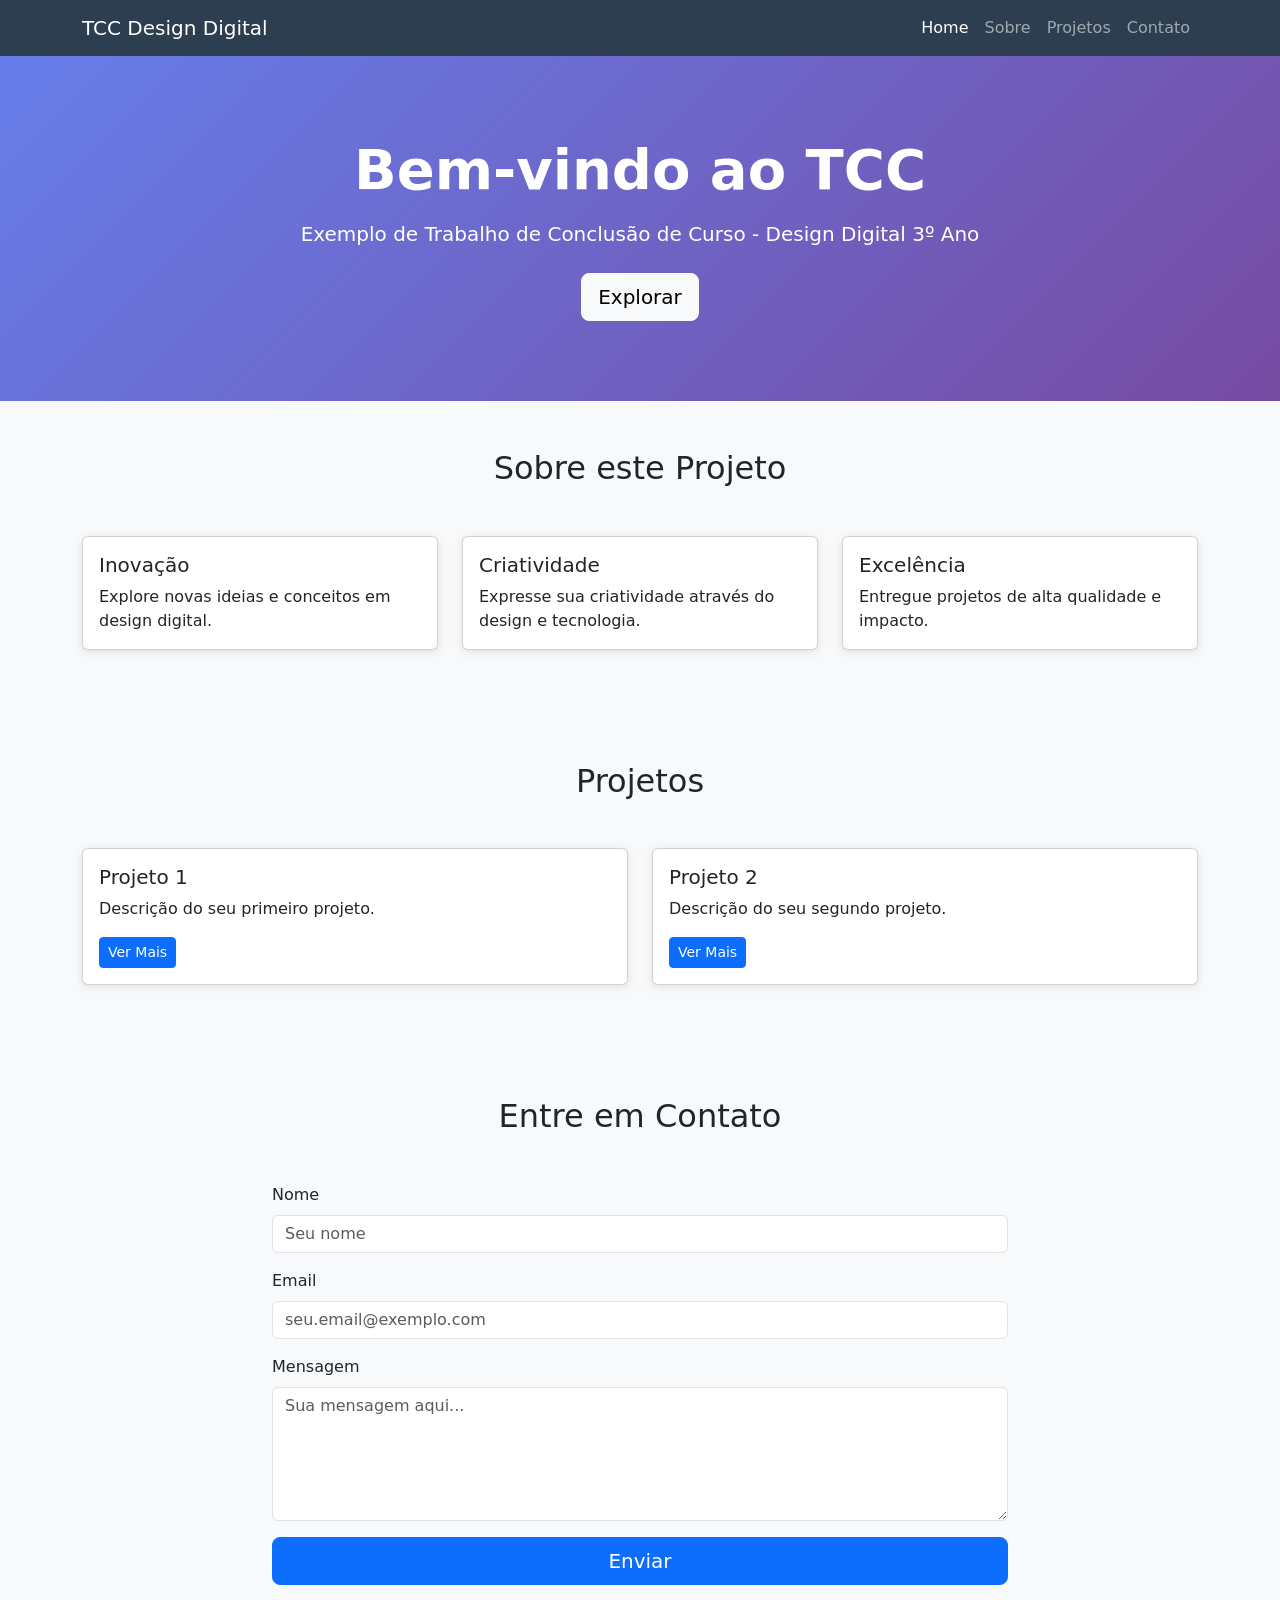
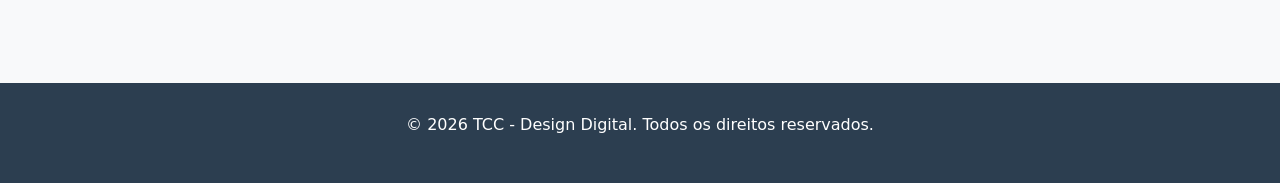
==== Index.html @ b7bc11c4 "Adicionar template básico HTML com Bootstrap 5" ====
<!DOCTYPE html>
<html lang="pt-BR">
<head>
    <meta charset="UTF-8">
    <meta name="viewport" content="width=device-width, initial-scale=1.0">
    <title>TCC - Design Digital</title>
    
    <!-- Bootstrap 5 CSS -->
    <link href="https://cdn.jsdelivr.net/npm/bootstrap@5.3.0/dist/css/bootstrap.min.css" rel="stylesheet">
    
    <style>
        body {
            background-color: #f8f9fa;
        }
        .navbar {
            background-color: #2c3e50 !important;
        }
        .hero-section {
            background: linear-gradient(135deg, #667eea 0%, #764ba2 100%);
            color: white;
            padding: 80px 0;
            text-align: center;
        }
        .card {
            box-shadow: 0 2px 8px rgba(0,0,0,0.1);
            transition: transform 0.3s, box-shadow 0.3s;
        }
        .card:hover {
            transform: translateY(-5px);
            box-shadow: 0 4px 16px rgba(0,0,0,0.2);
        }
        footer {
            background-color: #2c3e50;
            color: white;
            padding: 30px 0;
            margin-top: 50px;
        }
    </style>
</head>
<body>
    <!-- Navbar -->
    <nav class="navbar navbar-expand-lg navbar-dark">
        <div class="container">
            <a class="navbar-brand" href="#">TCC Design Digital</a>
            <button class="navbar-toggler" type="button" data-bs-toggle="collapse" data-bs-target="#navbarNav">
                <span class="navbar-toggler-icon"></span>
            </button>
            <div class="collapse navbar-collapse" id="navbarNav">
                <ul class="navbar-nav ms-auto">
                    <li class="nav-item">
                        <a class="nav-link active" href="#home">Home</a>
                    </li>
                    <li class="nav-item">
                        <a class="nav-link" href="#sobre">Sobre</a>
                    </li>
                    <li class="nav-item">
                        <a class="nav-link" href="#projetos">Projetos</a>
                    </li>
                    <li class="nav-item">
                        <a class="nav-link" href="#contato">Contato</a>
                    </li>
                </ul>
            </div>
        </div>
    </nav>

    <!-- Hero Section -->
    <section id="home" class="hero-section">
        <div class="container">
            <h1 class="display-4 fw-bold mb-3">Bem-vindo ao TCC</h1>
            <p class="lead mb-4">Exemplo de Trabalho de Conclusão de Curso - Design Digital 3º Ano</p>
            <button class="btn btn-light btn-lg">Explorar</button>
        </div>
    </section>

    <!-- Sobre Section -->
    <section id="sobre" class="py-5">
        <div class="container">
            <h2 class="text-center mb-5">Sobre este Projeto</h2>
            <div class="row">
                <div class="col-md-4 mb-3">
                    <div class="card">
                        <div class="card-body">
                            <h5 class="card-title">Inovação</h5>
                            <p class="card-text">Explore novas ideias e conceitos em design digital.</p>
                        </div>
                    </div>
                </div>
                <div class="col-md-4 mb-3">
                    <div class="card">
                        <div class="card-body">
                            <h5 class="card-title">Criatividade</h5>
                            <p class="card-text">Expresse sua criatividade através do design e tecnologia.</p>
                        </div>
                    </div>
                </div>
                <div class="col-md-4 mb-3">
                    <div class="card">
                        <div class="card-body">
                            <h5 class="card-title">Excelência</h5>
                            <p class="card-text">Entregue projetos de alta qualidade e impacto.</p>
                        </div>
                    </div>
                </div>
            </div>
        </div>
    </section>

    <!-- Projetos Section -->
    <section id="projetos" class="py-5 bg-light">
        <div class="container">
            <h2 class="text-center mb-5">Projetos</h2>
            <div class="row">
                <div class="col-md-6 mb-3">
                    <div class="card">
                        <div class="card-body">
                            <h5 class="card-title">Projeto 1</h5>
                            <p class="card-text">Descrição do seu primeiro projeto.</p>
                            <a href="#" class="btn btn-primary btn-sm">Ver Mais</a>
                        </div>
                    </div>
                </div>
                <div class="col-md-6 mb-3">
                    <div class="card">
                        <div class="card-body">
                            <h5 class="card-title">Projeto 2</h5>
                            <p class="card-text">Descrição do seu segundo projeto.</p>
                            <a href="#" class="btn btn-primary btn-sm">Ver Mais</a>
                        </div>
                    </div>
                </div>
            </div>
        </div>
    </section>

    <!-- Contato Section -->
    <section id="contato" class="py-5">
        <div class="container">
            <h2 class="text-center mb-5">Entre em Contato</h2>
            <div class="row">
                <div class="col-md-8 offset-md-2">
                    <form>
                        <div class="mb-3">
                            <label for="nome" class="form-label">Nome</label>
                            <input type="text" class="form-control" id="nome" placeholder="Seu nome">
                        </div>
                        <div class="mb-3">
                            <label for="email" class="form-label">Email</label>
                            <input type="email" class="form-control" id="email" placeholder="seu.email@exemplo.com">
                        </div>
                        <div class="mb-3">
                            <label for="mensagem" class="form-label">Mensagem</label>
                            <textarea class="form-control" id="mensagem" rows="5" placeholder="Sua mensagem aqui..."></textarea>
                        </div>
                        <div class="d-grid">
                            <button type="submit" class="btn btn-primary btn-lg">Enviar</button>
                        </div>
                    </form>
                </div>
            </div>
        </div>
    </section>

    <!-- Footer -->
    <footer>
        <div class="container text-center">
            <p>&copy; 2026 TCC - Design Digital. Todos os direitos reservados.</p>
        </div>
    </footer>

    <!-- Bootstrap 5 JS -->
    <script src="https://cdn.jsdelivr.net/npm/bootstrap@5.3.0/dist/js/bootstrap.bundle.min.js"></script>
</body>
</html>
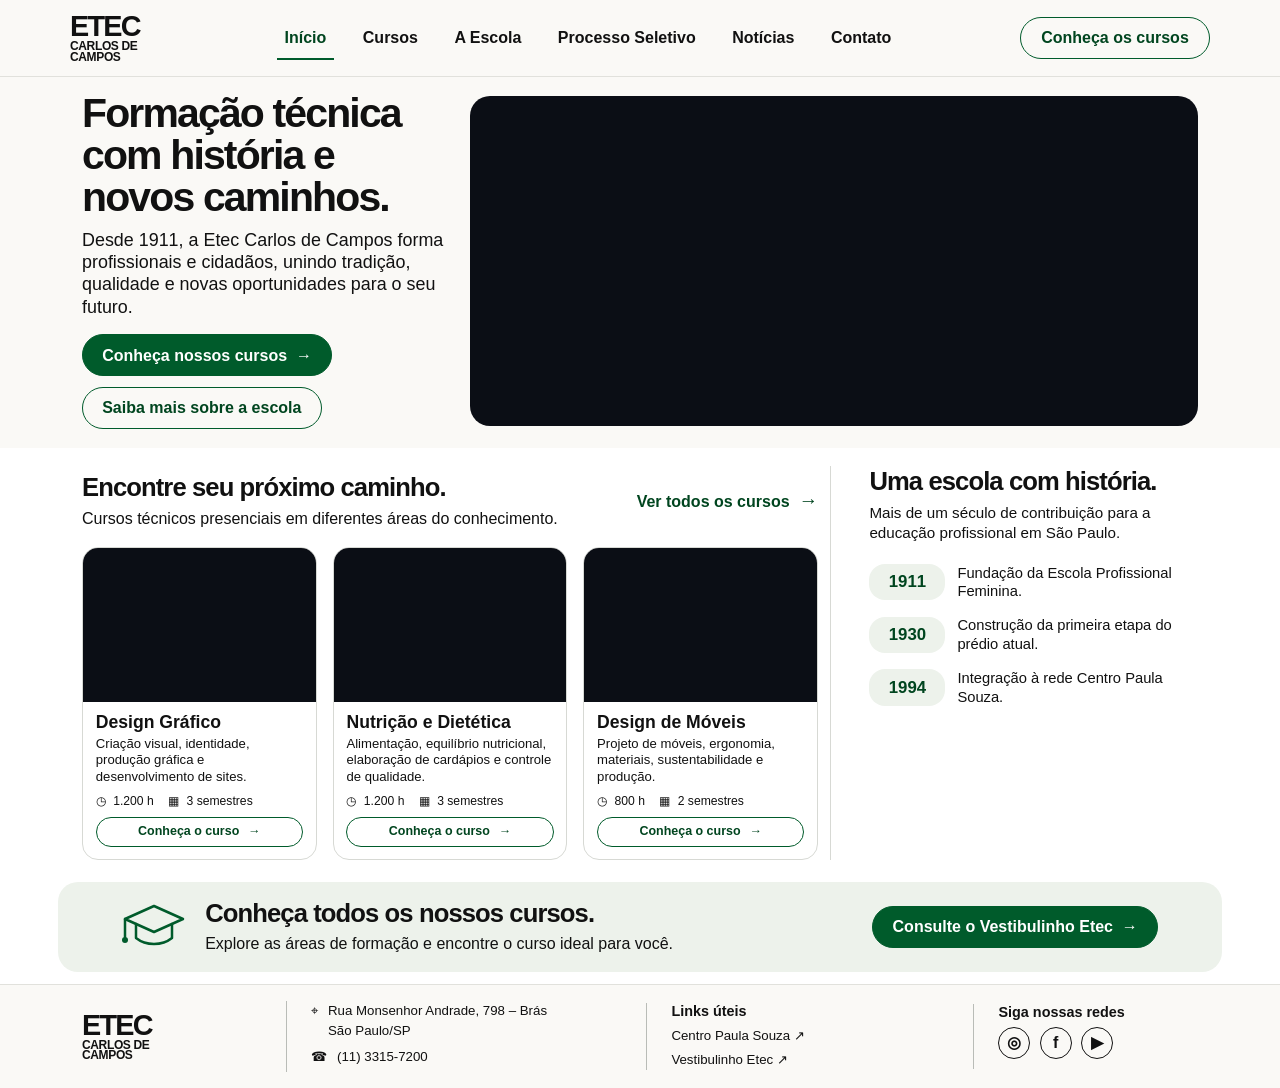
==== commit 62a8096b: "home" ====
--- a/Index.html
+++ b/Index.html
@@ -1,174 +1,160 @@
-<!DOCTYPE html>
+<!doctype html>
 <html lang="pt-BR">
 <head>
-    <meta charset="UTF-8">
-    <meta name="viewport" content="width=device-width, initial-scale=1.0">
-    <title>TCC - Design Digital</title>
-    
-    <!-- Bootstrap 5 CSS -->
-    <link href="https://cdn.jsdelivr.net/npm/bootstrap@5.3.0/dist/css/bootstrap.min.css" rel="stylesheet">
-    
-    <style>
-        body {
-            background-color: #f8f9fa;
-        }
-        .navbar {
-            background-color: #2c3e50 !important;
-        }
-        .hero-section {
-            background: linear-gradient(135deg, #667eea 0%, #764ba2 100%);
-            color: white;
-            padding: 80px 0;
-            text-align: center;
-        }
-        .card {
-            box-shadow: 0 2px 8px rgba(0,0,0,0.1);
-            transition: transform 0.3s, box-shadow 0.3s;
-        }
-        .card:hover {
-            transform: translateY(-5px);
-            box-shadow: 0 4px 16px rgba(0,0,0,0.2);
-        }
-        footer {
-            background-color: #2c3e50;
-            color: white;
-            padding: 30px 0;
-            margin-top: 50px;
-        }
-    </style>
+  <meta charset="utf-8">
+  <meta name="viewport" content="width=device-width, initial-scale=1">
+  <meta name="description" content="Conheça os cursos técnicos e a história da Etec Carlos de Campos, no Brás, em São Paulo.">
+  <title>Etec Carlos de Campos | Início</title>
+  <link href="https://cdn.jsdelivr.net/npm/bootstrap@5.3.9/dist/css/bootstrap.min.css" rel="stylesheet" integrity="sha384-yEPZ7jP9S0QKiUQ0m3jjsO4ProIW7wvR9gXkI7JOGa2XVsw53Yke2bsdkBbjmmiX" crossorigin="anonymous">
+  <link rel="stylesheet" href="assets/css/styles.css">
 </head>
 <body>
-    <!-- Navbar -->
-    <nav class="navbar navbar-expand-lg navbar-dark">
-        <div class="container">
-            <a class="navbar-brand" href="#">TCC Design Digital</a>
-            <button class="navbar-toggler" type="button" data-bs-toggle="collapse" data-bs-target="#navbarNav">
-                <span class="navbar-toggler-icon"></span>
-            </button>
-            <div class="collapse navbar-collapse" id="navbarNav">
-                <ul class="navbar-nav ms-auto">
-                    <li class="nav-item">
-                        <a class="nav-link active" href="#home">Home</a>
-                    </li>
-                    <li class="nav-item">
-                        <a class="nav-link" href="#sobre">Sobre</a>
-                    </li>
-                    <li class="nav-item">
-                        <a class="nav-link" href="#projetos">Projetos</a>
-                    </li>
-                    <li class="nav-item">
-                        <a class="nav-link" href="#contato">Contato</a>
-                    </li>
-                </ul>
-            </div>
+  <header class="cabecalho">
+    <nav class="navbar navbar-expand-lg container" aria-label="Navegação principal">
+      <a class="navbar-brand marca" href="#inicio" aria-label="Etec Carlos de Campos - início">
+        <span class="marca__sigla">ETEC</span>
+        <span class="marca__nome">CARLOS DE<br>CAMPOS</span>
+      </a>
+      <button class="navbar-toggler" type="button" data-bs-toggle="collapse" data-bs-target="#menu-principal" aria-controls="menu-principal" aria-expanded="false" aria-label="Abrir ou fechar menu">
+        <span class="navbar-toggler-icon"></span>
+      </button>
+      <div class="collapse navbar-collapse" id="menu-principal">
+        <ul class="navbar-nav mx-lg-auto">
+          <li class="nav-item"><a class="nav-link ativo" aria-current="page" href="#inicio">Início</a></li>
+          <li class="nav-item"><a class="nav-link" href="#cursos">Cursos</a></li>
+          <li class="nav-item"><a class="nav-link" href="#escola">A Escola</a></li>
+          <li class="nav-item"><a class="nav-link" href="#processo-seletivo">Processo Seletivo</a></li>
+          <li class="nav-item"><a class="nav-link" href="https://www.cps.sp.gov.br/noticias/" target="_blank" rel="noopener noreferrer">Notícias<span class="visually-hidden"> (abre em nova aba)</span></a></li>
+          <li class="nav-item"><a class="nav-link" href="#contato">Contato</a></li>
+        </ul>
+        <a class="botao botao--contorno navbar-acao" href="#cursos">Conheça os cursos</a>
+      </div>
+    </nav>
+  </header>
+
+  <main>
+    <section class="destaque" id="inicio" aria-labelledby="titulo-principal">
+      <div class="container destaque__grade">
+        <div class="destaque__texto">
+          <h1 id="titulo-principal">Formação técnica com história e novos caminhos.</h1>
+          <p>Desde 1911, a Etec Carlos de Campos forma profissionais e cidadãos, unindo tradição, qualidade e novas oportunidades para o seu futuro.</p>
+          <div class="destaque__acoes">
+            <a class="botao botao--preenchido" href="#cursos">Conheça nossos cursos <span aria-hidden="true">→</span></a>
+            <a class="botao botao--contorno" href="#escola">Saiba mais sobre a escola</a>
+          </div>
         </div>
-    </nav>
-
-    <!-- Hero Section -->
-    <section id="home" class="hero-section">
-        <div class="container">
-            <h1 class="display-4 fw-bold mb-3">Bem-vindo ao TCC</h1>
-            <p class="lead mb-4">Exemplo de Trabalho de Conclusão de Curso - Design Digital 3º Ano</p>
-            <button class="btn btn-light btn-lg">Explorar</button>
-        </div>
+        <img class="imagem-placeholder imagem-placeholder--escola" src="docs/MODELOS/placeholder.png" alt="" style="width: 100%; height: clamp(14.375rem, 21.5vw, 20.625rem); object-fit: cover;">
+      </div>
     </section>
 
-    <!-- Sobre Section -->
-    <section id="sobre" class="py-5">
-        <div class="container">
-            <h2 class="text-center mb-5">Sobre este Projeto</h2>
-            <div class="row">
-                <div class="col-md-4 mb-3">
-                    <div class="card">
-                        <div class="card-body">
-                            <h5 class="card-title">Inovação</h5>
-                            <p class="card-text">Explore novas ideias e conceitos em design digital.</p>
-                        </div>
-                    </div>
+    <div class="container conteudo-principal">
+      <div class="row g-4">
+        <section class="col-lg-8" id="cursos" aria-labelledby="titulo-cursos">
+          <div class="secao-cabecalho">
+            <div>
+              <h2 id="titulo-cursos">Encontre seu próximo caminho.</h2>
+              <p>Cursos técnicos presenciais em diferentes áreas do conhecimento.</p>
+            </div>
+            <a class="link-seta" href="https://www.cps.sp.gov.br/etecs/" target="_blank" rel="noopener noreferrer">Ver todos os cursos <span aria-hidden="true">→</span><span class="visually-hidden"> (abre em nova aba)</span></a>
+          </div>
+          <div class="row g-3">
+            <div class="col-md-4">
+              <article class="cartao-curso">
+                <img class="imagem-placeholder imagem-placeholder--design" src="docs/MODELOS/placeholder.png" alt="" style="width: 100%; height: clamp(8.5rem, 12vw, 11.25rem); object-fit: cover;">
+                <div class="cartao-curso__conteudo">
+                  <h3>Design Gráfico</h3>
+                  <p>Criação visual, identidade, produção gráfica e desenvolvimento de sites.</p>
+                  <ul class="dados-curso" aria-label="Duração do curso">
+                    <li><span aria-hidden="true">◷</span> 1.200 h</li>
+                    <li><span aria-hidden="true">▦</span> 3 semestres</li>
+                  </ul>
+                  <a class="botao botao--contorno botao--pequeno" href="https://www.cps.sp.gov.br/cursos-etec/" target="_blank" rel="noopener noreferrer">Conheça o curso <span aria-hidden="true">→</span><span class="visually-hidden"> (abre em nova aba)</span></a>
                 </div>
-                <div class="col-md-4 mb-3">
-                    <div class="card">
-                        <div class="card-body">
-                            <h5 class="card-title">Criatividade</h5>
-                            <p class="card-text">Expresse sua criatividade através do design e tecnologia.</p>
-                        </div>
-                    </div>
+              </article>
+            </div>
+            <div class="col-md-4">
+              <article class="cartao-curso">
+                <img class="imagem-placeholder imagem-placeholder--nutricao" src="docs/MODELOS/placeholder.png" alt="" style="width: 100%; height: clamp(8.5rem, 12vw, 11.25rem); object-fit: cover;">
+                <div class="cartao-curso__conteudo">
+                  <h3>Nutrição e Dietética</h3>
+                  <p>Alimentação, equilíbrio nutricional, elaboração de cardápios e controle de qualidade.</p>
+                  <ul class="dados-curso" aria-label="Duração do curso">
+                    <li><span aria-hidden="true">◷</span> 1.200 h</li>
+                    <li><span aria-hidden="true">▦</span> 3 semestres</li>
+                  </ul>
+                  <a class="botao botao--contorno botao--pequeno" href="https://www.cps.sp.gov.br/cursos-etec/" target="_blank" rel="noopener noreferrer">Conheça o curso <span aria-hidden="true">→</span><span class="visually-hidden"> (abre em nova aba)</span></a>
                 </div>
-                <div class="col-md-4 mb-3">
-                    <div class="card">
-                        <div class="card-body">
-                            <h5 class="card-title">Excelência</h5>
-                            <p class="card-text">Entregue projetos de alta qualidade e impacto.</p>
-                        </div>
-                    </div>
+              </article>
+            </div>
+            <div class="col-md-4">
+              <article class="cartao-curso">
+                <img class="imagem-placeholder imagem-placeholder--moveis" src="docs/MODELOS/placeholder.png" alt="" style="width: 100%; height: clamp(8.5rem, 12vw, 11.25rem); object-fit: cover;">
+                <div class="cartao-curso__conteudo">
+                  <h3>Design de Móveis</h3>
+                  <p>Projeto de móveis, ergonomia, materiais, sustentabilidade e produção.</p>
+                  <ul class="dados-curso" aria-label="Duração do curso">
+                    <li><span aria-hidden="true">◷</span> 800 h</li>
+                    <li><span aria-hidden="true">▦</span> 2 semestres</li>
+                  </ul>
+                  <a class="botao botao--contorno botao--pequeno" href="https://www.cps.sp.gov.br/cursos-etec/" target="_blank" rel="noopener noreferrer">Conheça o curso <span aria-hidden="true">→</span><span class="visually-hidden"> (abre em nova aba)</span></a>
                 </div>
+              </article>
             </div>
+          </div>
+        </section>
+
+        <section class="col-lg-4 historia" id="escola" aria-labelledby="titulo-historia">
+          <h2 id="titulo-historia">Uma escola com história.</h2>
+          <p>Mais de um século de contribuição para a educação profissional em São Paulo.</p>
+          <ol class="linha-do-tempo">
+            <li><time datetime="1911">1911</time><span>Fundação da Escola Profissional Feminina.</span></li>
+            <li><time datetime="1930">1930</time><span>Construção da primeira etapa do prédio atual.</span></li>
+            <li><time datetime="1994">1994</time><span>Integração à rede Centro Paula Souza.</span></li>
+          </ol>
+        </section>
+      </div>
+
+      <section class="chamada" id="processo-seletivo" aria-labelledby="titulo-chamada">
+        <div class="chamada__icone" aria-hidden="true">
+          <svg viewBox="0 0 64 48" fill="none" xmlns="http://www.w3.org/2000/svg">
+            <path d="M3 16 32 3l29 13-29 13L3 16Z" stroke="currentColor" stroke-width="2.5" stroke-linejoin="round"/>
+            <path d="M14 21v14c10 8 26 8 36 0V21M3 16v18" stroke="currentColor" stroke-width="2.5" stroke-linecap="round" stroke-linejoin="round"/>
+            <circle cx="3" cy="37" r="3" fill="currentColor"/>
+          </svg>
         </div>
-    </section>
+        <div class="chamada__texto">
+          <h2 id="titulo-chamada">Conheça todos os nossos cursos.</h2>
+          <p>Explore as áreas de formação e encontre o curso ideal para você.</p>
+        </div>
+        <a class="botao botao--preenchido" href="https://vestibulinho.etec.sp.gov.br/" target="_blank" rel="noopener noreferrer">Consulte o Vestibulinho Etec <span aria-hidden="true">→</span><span class="visually-hidden"> (abre em nova aba)</span></a>
+      </section>
+    </div>
+  </main>
 
-    <!-- Projetos Section -->
-    <section id="projetos" class="py-5 bg-light">
-        <div class="container">
-            <h2 class="text-center mb-5">Projetos</h2>
-            <div class="row">
-                <div class="col-md-6 mb-3">
-                    <div class="card">
-                        <div class="card-body">
-                            <h5 class="card-title">Projeto 1</h5>
-                            <p class="card-text">Descrição do seu primeiro projeto.</p>
-                            <a href="#" class="btn btn-primary btn-sm">Ver Mais</a>
-                        </div>
-                    </div>
-                </div>
-                <div class="col-md-6 mb-3">
-                    <div class="card">
-                        <div class="card-body">
-                            <h5 class="card-title">Projeto 2</h5>
-                            <p class="card-text">Descrição do seu segundo projeto.</p>
-                            <a href="#" class="btn btn-primary btn-sm">Ver Mais</a>
-                        </div>
-                    </div>
-                </div>
-            </div>
-        </div>
-    </section>
+  <footer class="rodape" id="contato">
+    <div class="container rodape__grade">
+      <a class="marca marca--rodape" href="#inicio" aria-label="Etec Carlos de Campos - voltar ao início">
+        <span class="marca__sigla">ETEC</span>
+        <span class="marca__nome">CARLOS DE<br>CAMPOS</span>
+      </a>
+      <address class="rodape__contato">
+        <p><span aria-hidden="true">⌖</span> Rua Monsenhor Andrade, 798 – Brás<br>São Paulo/SP</p>
+        <p><span aria-hidden="true">☎</span> <a href="tel:+551133157200">(11) 3315-7200</a></p>
+      </address>
+      <div class="rodape__links">
+        <h2>Links úteis</h2>
+        <a href="https://www.cps.sp.gov.br/" target="_blank" rel="noopener noreferrer">Centro Paula Souza <span aria-hidden="true">↗</span><span class="visually-hidden"> (abre em nova aba)</span></a>
+        <a href="https://vestibulinho.etec.sp.gov.br/" target="_blank" rel="noopener noreferrer">Vestibulinho Etec <span aria-hidden="true">↗</span><span class="visually-hidden"> (abre em nova aba)</span></a>
+      </div>
+      <div class="rodape__redes">
+        <h2>Siga nossas redes</h2>
+        <span aria-hidden="true">◎</span>
+        <span aria-hidden="true">f</span>
+        <span aria-hidden="true">▶</span>
+      </div>
+    </div>
+  </footer>
 
-    <!-- Contato Section -->
-    <section id="contato" class="py-5">
-        <div class="container">
-            <h2 class="text-center mb-5">Entre em Contato</h2>
-            <div class="row">
-                <div class="col-md-8 offset-md-2">
-                    <form>
-                        <div class="mb-3">
-                            <label for="nome" class="form-label">Nome</label>
-                            <input type="text" class="form-control" id="nome" placeholder="Seu nome">
-                        </div>
-                        <div class="mb-3">
-                            <label for="email" class="form-label">Email</label>
-                            <input type="email" class="form-control" id="email" placeholder="seu.email@exemplo.com">
-                        </div>
-                        <div class="mb-3">
-                            <label for="mensagem" class="form-label">Mensagem</label>
-                            <textarea class="form-control" id="mensagem" rows="5" placeholder="Sua mensagem aqui..."></textarea>
-                        </div>
-                        <div class="d-grid">
-                            <button type="submit" class="btn btn-primary btn-lg">Enviar</button>
-                        </div>
-                    </form>
-                </div>
-            </div>
-        </div>
-    </section>
-
-    <!-- Footer -->
-    <footer>
-        <div class="container text-center">
-            <p>&copy; 2026 TCC - Design Digital. Todos os direitos reservados.</p>
-        </div>
-    </footer>
-
-    <!-- Bootstrap 5 JS -->
-    <script src="https://cdn.jsdelivr.net/npm/bootstrap@5.3.0/dist/js/bootstrap.bundle.min.js"></script>
+  <script src="https://cdn.jsdelivr.net/npm/bootstrap@5.3.9/dist/js/bootstrap.bundle.min.js" integrity="sha384-WyOxWvTyr1QaMPfiPJSv76iReVthorl5uWlFtZPyK0IEB0hGzo9y5Bp9mYanr8Bu" crossorigin="anonymous"></script>
 </body>
 </html>
--- a/assets/css/styles.css
+++ b/assets/css/styles.css
@@ -0,0 +1,529 @@
+:root {
+  color-scheme: light;
+  --verde: #005b2b;
+  --verde-escuro: #00451f;
+  --texto: #111;
+  --fundo: #faf9f6;
+  --verde-claro: #edf2eb;
+  --borda: #d7d9d4;
+}
+
+body {
+  color: var(--texto);
+  background: #fff;
+  font-family: Arial, Helvetica, sans-serif;
+}
+
+a {
+  color: var(--verde-escuro);
+}
+
+a:focus-visible,
+button:focus-visible {
+  outline: 3px solid #9a5c00;
+  outline-offset: 3px;
+}
+
+.cabecalho {
+  background: var(--fundo);
+  border-bottom: 1px solid #e1e1dc;
+}
+
+.cabecalho .navbar {
+  min-height: 76px;
+}
+
+.marca {
+  display: inline-flex;
+  flex-direction: column;
+  color: var(--texto);
+  line-height: .87;
+  text-decoration: none;
+}
+
+.marca:hover {
+  color: var(--texto);
+}
+
+.marca__sigla {
+  font-size: 1.8rem;
+  font-weight: 800;
+  letter-spacing: -.06em;
+}
+
+.marca__nome {
+  margin-top: .15rem;
+  font-size: .75rem;
+  font-weight: 700;
+  letter-spacing: -.03em;
+}
+
+.navbar-nav {
+  gap: clamp(.25rem, 1.6vw, 1.75rem);
+}
+
+.cabecalho .nav-link {
+  padding: .65rem .15rem;
+  color: var(--texto);
+  font-weight: 600;
+}
+
+.cabecalho .nav-link:hover,
+.cabecalho .nav-link.ativo {
+  color: var(--verde-escuro);
+}
+
+.cabecalho .nav-link.ativo {
+  box-shadow: inset 0 -2px var(--verde);
+}
+
+.botao {
+  display: inline-flex;
+  min-height: 42px;
+  align-items: center;
+  justify-content: center;
+  gap: .55rem;
+  padding: .55rem 1.2rem;
+  border: 1px solid var(--verde);
+  border-radius: 999px;
+  font-weight: 600;
+  line-height: 1.2;
+  text-align: center;
+  text-decoration: none;
+  transition: background-color .15s ease, color .15s ease;
+}
+
+.botao--contorno {
+  color: var(--verde-escuro);
+  background: transparent;
+}
+
+.botao--contorno:hover {
+  color: #fff;
+  background: var(--verde);
+}
+
+.botao--preenchido {
+  color: #fff;
+  background: var(--verde);
+}
+
+.botao--preenchido:hover {
+  color: #fff;
+  background: var(--verde-escuro);
+}
+
+.navbar-acao {
+  min-width: 190px;
+}
+
+.destaque {
+  padding: 1rem 0 1.2rem;
+  background: var(--fundo);
+}
+
+.destaque__grade {
+  display: grid;
+  grid-template-columns: minmax(260px, .75fr) minmax(0, 1.5fr);
+  gap: 1.5rem;
+  align-items: center;
+}
+
+.destaque__texto h1 {
+  max-width: 470px;
+  margin-bottom: .65rem;
+  font-size: clamp(2.2rem, 3.2vw, 3.05rem);
+  font-weight: 750;
+  letter-spacing: -.045em;
+  line-height: 1.02;
+}
+
+.destaque__texto p {
+  max-width: 440px;
+  margin-bottom: 1rem;
+  font-size: 1.12rem;
+  line-height: 1.25;
+}
+
+.destaque__acoes {
+  display: flex;
+  flex-wrap: wrap;
+  gap: .65rem;
+}
+
+.imagem-placeholder {
+  display: flex;
+  min-height: 100%;
+  align-items: center;
+  justify-content: center;
+  overflow: hidden;
+  color: #34443b;
+  background-color: #e5e9e1;
+  background-image: linear-gradient(135deg, rgb(255 255 255 / 55%), transparent 58%), linear-gradient(45deg, #d6dfd3, #eff0e8);
+  font-size: .9rem;
+  font-weight: 600;
+}
+
+.imagem-placeholder--escola {
+  min-height: 330px;
+  border-radius: 1.25rem;
+}
+
+.conteudo-principal {
+  padding-top: 1.15rem;
+  padding-bottom: .75rem;
+}
+
+.secao-cabecalho {
+  display: flex;
+  min-height: 70px;
+  align-items: center;
+  justify-content: space-between;
+  gap: 1rem;
+  margin-bottom: .7rem;
+}
+
+.secao-cabecalho h2,
+.historia h2,
+.chamada h2 {
+  margin-bottom: .25rem;
+  font-size: clamp(1.45rem, 2vw, 1.9rem);
+  font-weight: 750;
+  letter-spacing: -.035em;
+}
+
+.secao-cabecalho p,
+.historia > p,
+.chamada p {
+  margin: 0;
+}
+
+.link-seta {
+  flex: 0 0 auto;
+  font-weight: 600;
+  text-decoration: none;
+}
+
+.link-seta span {
+  margin-left: .3rem;
+  font-size: 1.2rem;
+}
+
+.cartao-curso {
+  display: flex;
+  height: 100%;
+  flex-direction: column;
+  overflow: hidden;
+  border: 1px solid var(--borda);
+  border-radius: 1rem;
+  background: #fff;
+}
+
+.cartao-curso .imagem-placeholder {
+  min-height: 136px;
+}
+
+.imagem-placeholder--design {
+  background-image: linear-gradient(135deg, rgb(37 28 20 / 10%), transparent), linear-gradient(110deg, #d2c2b2, #eee5da 55%, #c5b29f);
+}
+
+.imagem-placeholder--nutricao {
+  background-image: linear-gradient(135deg, rgb(36 70 35 / 8%), transparent), linear-gradient(110deg, #d4dfcb, #f3f0e2 55%, #b8c5a9);
+}
+
+.imagem-placeholder--moveis {
+  background-image: linear-gradient(135deg, rgb(72 53 30 / 9%), transparent), linear-gradient(110deg, #d9c8ac, #eee5d7 55%, #bda987);
+}
+
+.cartao-curso__conteudo {
+  display: flex;
+  flex: 1;
+  flex-direction: column;
+  padding: .6rem .8rem .75rem;
+}
+
+.cartao-curso h3 {
+  margin-bottom: .2rem;
+  font-size: 1.1rem;
+  font-weight: 700;
+}
+
+.cartao-curso p {
+  min-height: 2.5rem;
+  margin-bottom: .4rem;
+  font-size: .82rem;
+  line-height: 1.25;
+}
+
+.dados-curso {
+  display: flex;
+  flex-wrap: wrap;
+  gap: .9rem;
+  margin: auto 0 .45rem;
+  padding: 0;
+  list-style: none;
+  font-size: .76rem;
+}
+
+.dados-curso span {
+  margin-right: .25rem;
+}
+
+.botao--pequeno {
+  min-height: 30px;
+  padding: .25rem .65rem;
+  font-size: .78rem;
+}
+
+.historia {
+  padding-left: clamp(1rem, 3vw, 3rem);
+  border-left: 1px solid var(--borda);
+}
+
+.historia > p {
+  margin-top: .4rem;
+  font-size: .95rem;
+  line-height: 1.3;
+}
+
+.linha-do-tempo {
+  display: grid;
+  gap: 1rem;
+  margin: 1.3rem 0 0;
+  padding: 0;
+  list-style: none;
+}
+
+.linha-do-tempo li {
+  display: grid;
+  grid-template-columns: 76px 1fr;
+  gap: .75rem;
+  align-items: center;
+}
+
+.linha-do-tempo time {
+  padding: .35rem .6rem;
+  border-radius: 1rem;
+  color: var(--verde-escuro);
+  background: var(--verde-claro);
+  font-size: 1.05rem;
+  font-weight: 700;
+  text-align: center;
+}
+
+.linha-do-tempo span {
+  font-size: .92rem;
+  line-height: 1.25;
+}
+
+.chamada {
+  display: flex;
+  align-items: center;
+  gap: 1.2rem;
+  margin: 1.35rem -1.5rem 0;
+  padding: 1rem clamp(1rem, 5vw, 5rem);
+  border-radius: 1.25rem;
+  background: var(--verde-claro);
+}
+
+.chamada__icone {
+  color: var(--verde);
+  font-size: 3.25rem;
+  line-height: 1;
+}
+
+.chamada__icone svg {
+  display: block;
+  width: 64px;
+  height: 48px;
+}
+
+.chamada__texto {
+  flex: 1;
+}
+
+.rodape {
+  padding: 1rem 0;
+  border-top: 1px solid #e1e1dc;
+  background: var(--fundo);
+}
+
+.rodape__grade {
+  display: grid;
+  grid-template-columns: .8fr 1.5fr 1.35fr 1fr;
+  gap: 1.5rem;
+  align-items: center;
+}
+
+.marca--rodape {
+  width: fit-content;
+}
+
+.rodape__contato,
+.rodape__links,
+.rodape__redes {
+  min-height: 65px;
+  padding-left: 1.5rem;
+  border-left: 1px solid #b9bcb7;
+  font-size: .83rem;
+}
+
+.rodape__contato {
+  margin: 0;
+}
+
+.rodape__contato p {
+  display: flex;
+  gap: .65rem;
+  margin: 0 0 .35rem;
+}
+
+.rodape__contato a,
+.rodape__links a {
+  color: var(--texto);
+  text-decoration: none;
+}
+
+.rodape__links h2,
+.rodape__redes h2 {
+  margin-bottom: .35rem;
+  font-size: .9rem;
+  font-weight: 700;
+}
+
+.rodape__links a {
+  display: block;
+  margin-top: .25rem;
+}
+
+.rodape__redes span {
+  display: inline-flex;
+  width: 32px;
+  height: 32px;
+  align-items: center;
+  justify-content: center;
+  margin-right: .35rem;
+  border: 1px solid var(--texto);
+  border-radius: 50%;
+  color: var(--texto);
+  font-size: 1rem;
+  font-weight: 700;
+  text-decoration: none;
+}
+
+@media (max-width: 991.98px) {
+  .navbar-nav {
+    gap: 0;
+    padding: .5rem 0;
+  }
+
+  .navbar-acao {
+    margin-bottom: .75rem;
+  }
+
+  .destaque__grade {
+    grid-template-columns: minmax(230px, .8fr) minmax(0, 1.2fr);
+  }
+
+  .imagem-placeholder--escola {
+    min-height: 280px;
+  }
+
+  .historia {
+    padding-left: calc(var(--bs-gutter-x) * .5);
+    border-left: 0;
+  }
+
+  .linha-do-tempo {
+    grid-template-columns: repeat(3, 1fr);
+    gap: .75rem;
+  }
+
+  .linha-do-tempo li {
+    grid-template-columns: 1fr;
+    align-content: start;
+  }
+
+  .rodape__grade {
+    grid-template-columns: repeat(2, 1fr);
+  }
+}
+
+@media (max-width: 767.98px) {
+  .destaque__grade {
+    grid-template-columns: 1fr;
+  }
+
+  .destaque__texto h1 {
+    max-width: 600px;
+  }
+
+  .imagem-placeholder--escola {
+    min-height: 230px;
+  }
+
+  .secao-cabecalho {
+    align-items: flex-start;
+  }
+
+  .link-seta {
+    padding-top: .3rem;
+    font-size: .9rem;
+  }
+
+  .cartao-curso .imagem-placeholder {
+    min-height: 180px;
+  }
+
+  .cartao-curso p {
+    min-height: 0;
+  }
+
+  .historia {
+    padding-top: .8rem;
+  }
+
+  .chamada {
+    flex-wrap: wrap;
+    margin-right: 0;
+    margin-left: 0;
+    padding: 1rem;
+  }
+
+  .chamada__icone {
+    font-size: 2.4rem;
+  }
+
+  .chamada .botao {
+    width: 100%;
+  }
+
+  .rodape__grade {
+    grid-template-columns: 1fr;
+    gap: 1rem;
+  }
+
+  .rodape__contato,
+  .rodape__links,
+  .rodape__redes {
+    min-height: 0;
+    padding: .8rem 0 0;
+    border-top: 1px solid #b9bcb7;
+    border-left: 0;
+  }
+}
+
+@media (max-width: 575.98px) {
+  .secao-cabecalho {
+    flex-direction: column;
+    gap: .2rem;
+  }
+
+  .linha-do-tempo {
+    grid-template-columns: 1fr;
+  }
+
+  .linha-do-tempo li {
+    grid-template-columns: 76px 1fr;
+  }
+}
